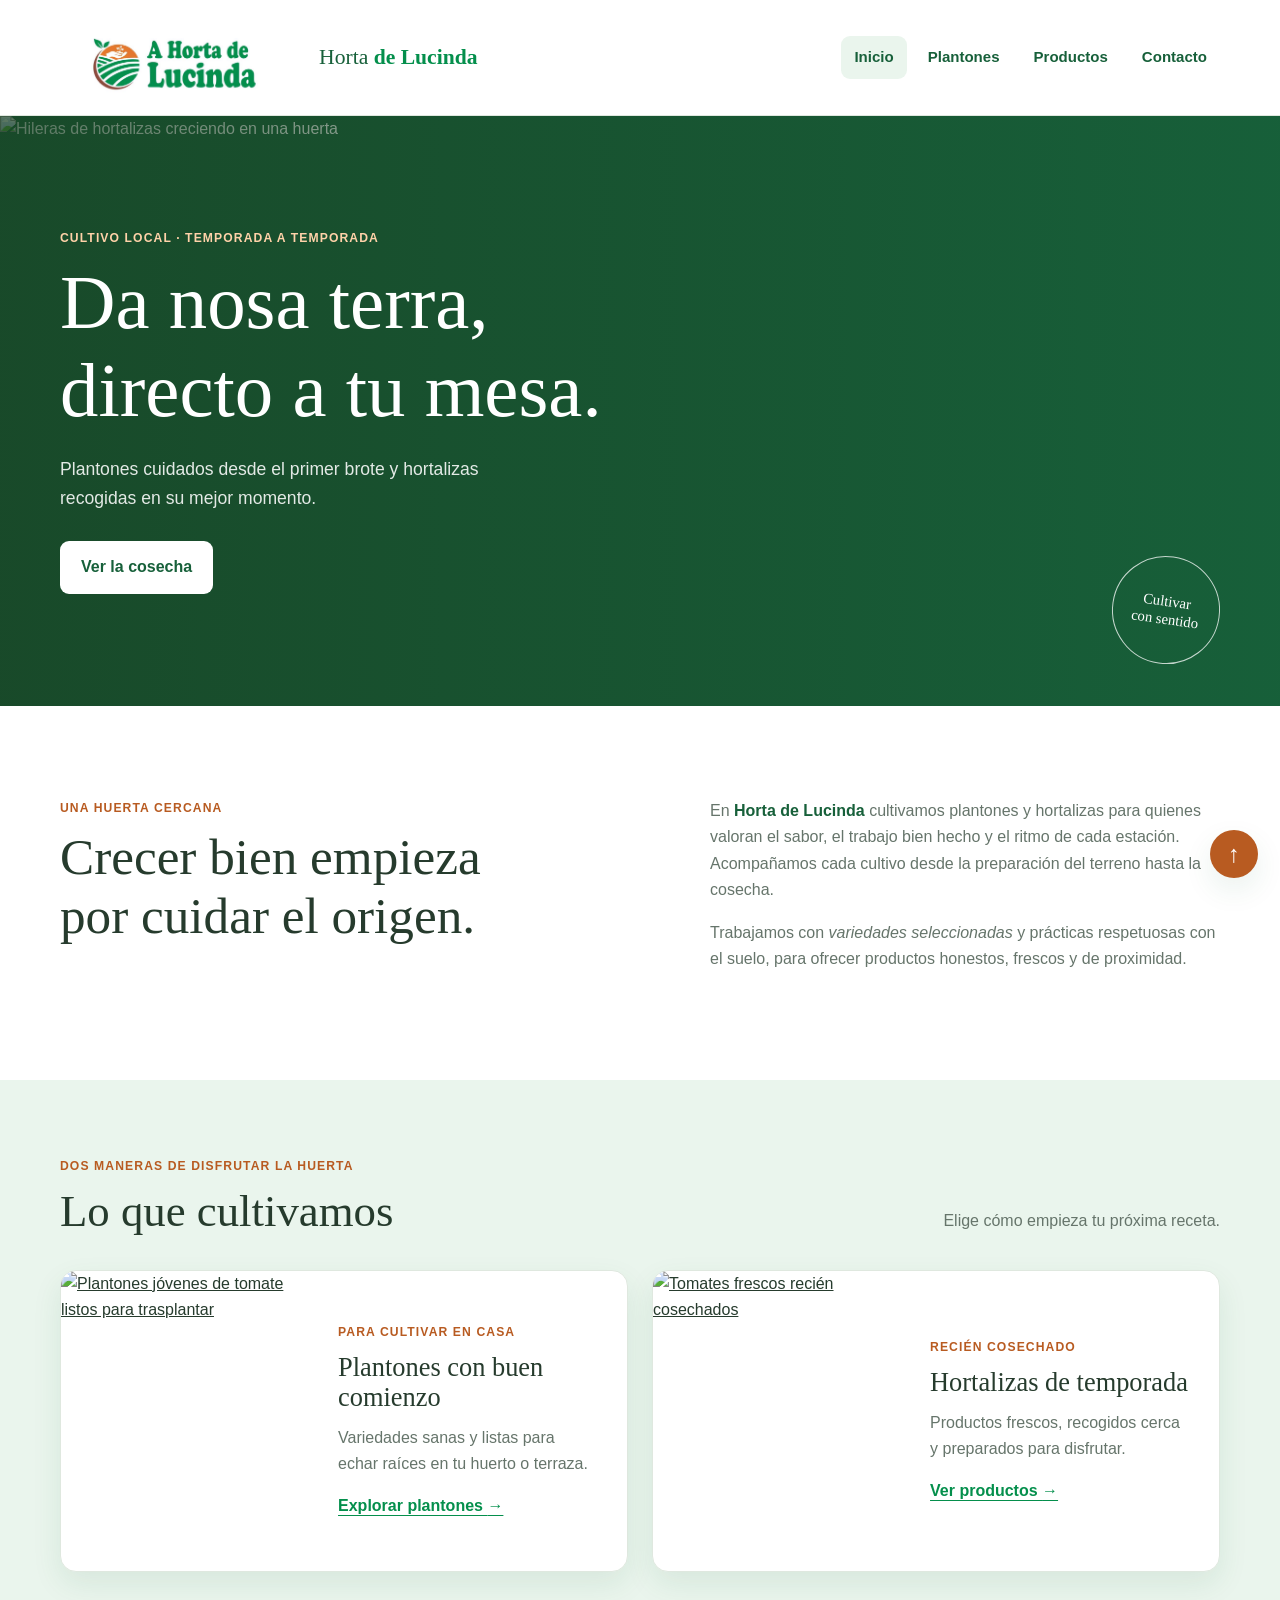
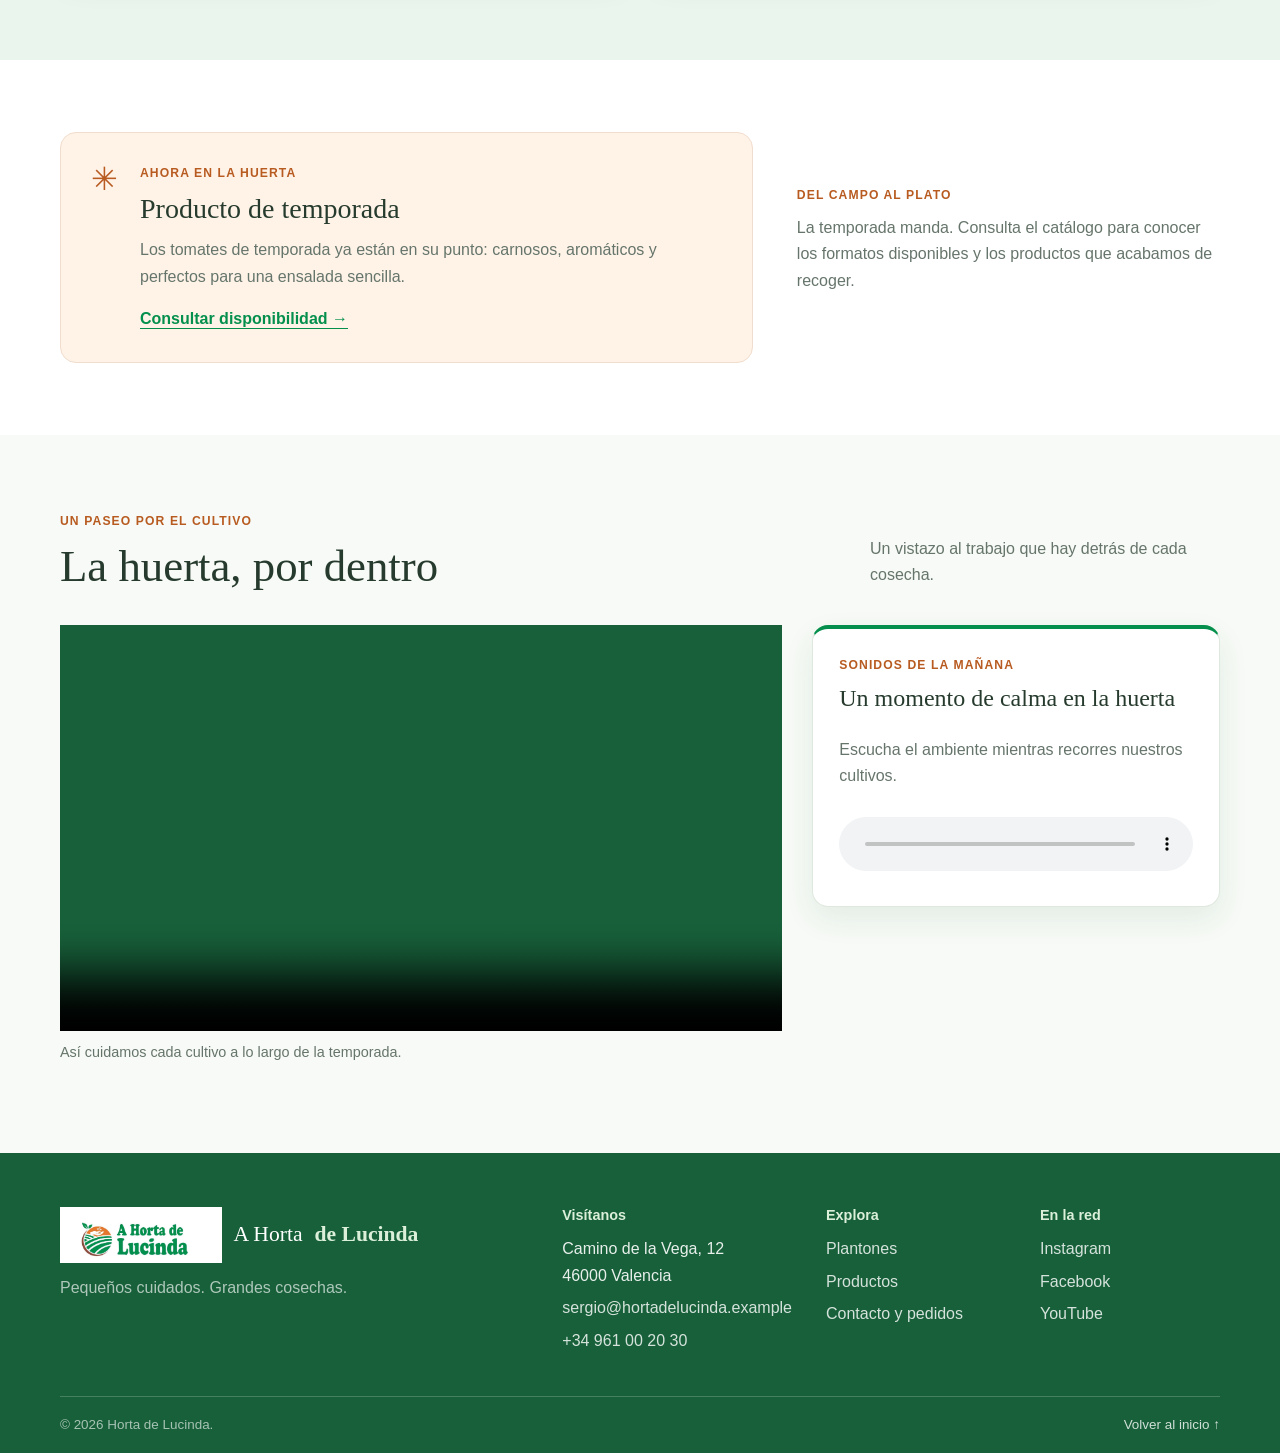
==== index.html @ 7f8b1b0c "Primer commit - web A Horta de Lucinda" ====
<!DOCTYPE html>
<html lang="es">
<head>
  <meta charset="UTF-8">
  <meta name="viewport" content="width=device-width, initial-scale=1.0">
  <meta name="description" content="Plantones fuertes y hortalizas de temporada cultivados con cuidado en Horta de Lucinda.">
  <title>Horta de Lucinda</title>
  <link rel="stylesheet" href="css/estilos.css">
</head>
<body id="inicio">
  <header class="site-header">
    <a class="brand" href="index.html" aria-label="Horta de Lucinda, página de inicio">
      <img src="img/logo.png" alt="">
      <span>Horta <strong>de Lucinda</strong></span>
    </a>
    <nav class="main-nav" aria-label="Navegación principal">
      <a href="index.html" aria-current="page">Inicio</a>
      <a href="plantones.html">Plantones</a>
      <a href="productos.html">Productos</a>
      <a href="contacto.html">Contacto</a>
    </nav>
  </header>

  <main>
    <!-- Presentación de la empresa y acceso rápido al catálogo. -->
    <section class="hero" aria-labelledby="hero-title">
      <img class="hero-image" src="img/portada.jpg" alt="Hileras de hortalizas creciendo en una huerta">
      <div class="hero-shade"></div>
      <div class="hero-copy">
        <p class="eyebrow">Cultivo local · temporada a temporada</p>
        <h1 id="hero-title">Da nosa terra,<br>directo a tu mesa.</h1>
        <p>Plantones cuidados desde el primer brote y hortalizas recogidas en su mejor momento.</p>
        <a class="button button-light" href="productos.html">Ver la cosecha</a>
      </div>
      <span class="hero-stamp" aria-hidden="true">Cultivar<br>con sentido</span>
    </section>

    <section class="intro section-wrap" aria-labelledby="intro-title">
      <div class="intro-copy">
        <p class="eyebrow">Una huerta cercana</p>
        <h2 id="intro-title">Crecer bien empieza<br>por cuidar el origen.</h2>
      </div>
      <div class="intro-text">
        <p>En <strong>Horta de Lucinda</strong> cultivamos plantones y hortalizas para quienes valoran el sabor, el trabajo bien hecho y el ritmo de cada estación. Acompañamos cada cultivo desde la preparación del terreno hasta la cosecha.</p>
        <p>Trabajamos con <em>variedades seleccionadas</em> y prácticas respetuosas con el suelo, para ofrecer productos honestos, frescos y de proximidad.</p>
      </div>
    </section>

    <section class="offer-section" aria-labelledby="offer-title">
      <div class="section-wrap">
        <div class="section-heading">
          <div>
            <p class="eyebrow">Dos maneras de disfrutar la huerta</p>
            <h2 id="offer-title">Lo que cultivamos</h2>
          </div>
          <p>Elige cómo empieza tu próxima receta.</p>
        </div>
        <div class="feature-grid">
          <article class="feature-card">
            <a class="feature-image-link" href="plantones.html" aria-label="Descubre nuestros plantones">
              <img src="img/plantones/tomate.jpg" alt="Plantones jóvenes de tomate listos para trasplantar">
            </a>
            <div class="feature-card-copy">
              <p class="eyebrow">Para cultivar en casa</p>
              <h3>Plantones con buen comienzo</h3>
              <p>Variedades sanas y listas para echar raíces en tu huerto o terraza.</p>
              <a class="text-link" href="plantones.html">Explorar plantones <span aria-hidden="true">→</span></a>
            </div>
          </article>
          <article class="feature-card">
            <a class="feature-image-link" href="productos.html" aria-label="Descubre nuestras hortalizas">
              <img src="img/productos/tomate.jpg" alt="Tomates frescos recién cosechados">
            </a>
            <div class="feature-card-copy">
              <p class="eyebrow">Recién cosechado</p>
              <h3>Hortalizas de temporada</h3>
              <p>Productos frescos, recogidos cerca y preparados para disfrutar.</p>
              <a class="text-link" href="productos.html">Ver productos <span aria-hidden="true">→</span></a>
            </div>
          </article>
        </div>
      </div>
    </section>

    <div class="season-row section-wrap">
      <aside class="season-note" aria-labelledby="season-title">
        <span class="season-mark" aria-hidden="true">✳</span>
        <div>
          <p class="eyebrow">Ahora en la huerta</p>
          <h2 id="season-title">Producto de temporada</h2>
          <p>Los tomates de temporada ya están en su punto: carnosos, aromáticos y perfectos para una ensalada sencilla.</p>
          <a class="text-link" href="productos.html">Consultar disponibilidad <span aria-hidden="true">→</span></a>
        </div>
      </aside>
      <div class="season-detail">
        <p class="eyebrow">Del campo al plato</p>
        <p>La temporada manda. Consulta el catálogo para conocer los formatos disponibles y los productos que acabamos de recoger.</p>
      </div>
    </div>

    <!-- Los controles nativos permiten reproducir los recursos sin JavaScript. -->
    <section class="media-section" aria-labelledby="media-title">
      <div class="section-wrap">
        <div class="section-heading">
          <div>
            <p class="eyebrow">Un paseo por el cultivo</p>
            <h2 id="media-title">La huerta, por dentro</h2>
          </div>
          <p>Un vistazo al trabajo que hay detrás de cada cosecha.</p>
        </div>
        <div class="media-grid">
          <figure class="video-frame">
            <video controls preload="metadata" poster="img/portada.jpg">
              <source src="video/huerta.mp4" type="video/mp4">
              Tu navegador no puede reproducir este vídeo. Puedes visitar nuestra sección de <a href="plantones.html">plantones</a>.
            </video>
            <figcaption>Así cuidamos cada cultivo a lo largo de la temporada.</figcaption>
          </figure>
          <div class="audio-panel">
            <p class="eyebrow">Sonidos de la mañana</p>
            <h3>Un momento de calma en la huerta</h3>
            <p>Escucha el ambiente mientras recorres nuestros cultivos.</p>
            <audio controls preload="metadata">
              <source src="audio/huerta.mp3" type="audio/mpeg">
              Tu navegador no puede reproducir este audio.
            </audio>
          </div>
        </div>
      </div>
    </section>
  </main>

  <footer class="site-footer">
    <div class="footer-main section-wrap">
      <div class="footer-brand">
        <a class="brand brand-footer" href="index.html"><img src="img/logo.png" alt="">A Horta <strong>de Lucinda</strong></a>
        <p>Pequeños cuidados. Grandes cosechas.</p>
      </div>
      <div class="footer-column">
        <h2>Visítanos</h2>
        <address>Camino de la Vega, 12<br>46000 Valencia</address>
        <a href="sergio@hortadelucinda.example">sergio@hortadelucinda.example</a>
        <a href="tel:+34961002030">+34 961 00 20 30</a>
      </div>
      <div class="footer-column">
        <h2>Explora</h2>
        <a href="plantones.html">Plantones</a>
        <a href="productos.html">Productos</a>
        <a href="contacto.html">Contacto y pedidos</a>
      </div>
      <div class="footer-column">
        <h2>En la red</h2>
        <a href="https://www.instagram.com/" target="_blank" rel="noopener noreferrer">Instagram</a>
        <a href="https://www.facebook.com/" target="_blank" rel="noopener noreferrer">Facebook</a>
        <a href="https://www.youtube.com/" target="_blank" rel="noopener noreferrer">YouTube</a>
      </div>
    </div>
    <div class="footer-bottom section-wrap">
      <p>© 2026 Horta de Lucinda.</p>
      <a href="#inicio">Volver al inicio ↑</a>
    </div>
  </footer>

  <a class="back-to-top" href="#inicio" aria-label="Volver al inicio de la página" title="Volver arriba">↑</a>
</body>
</html>
---- css/estilos.css ----
/* ===== VARIABLES Y ESTILOS GENERALES ===== */
:root {
  color-scheme: light;
  --ink: #263b2d;
  --muted: #66756b;
  --green: #048f4c;
  --green-dark: #17603a;
  --green-pale: #eaf5ed;
  --green-soft: #f7faf6;
  --orange: #b85b21;
  --orange-pale: #fff3e8;
  --orange-line: #f1ddcd;
  --paper: #ffffff;
  --white: #ffffff;
  --line: #dfe8df;
  --shadow: 0 12px 30px rgba(23, 96, 58, 0.09);
  --radius-card: 16px;
  --radius-control: 9px;
  --content-width: 1160px;
}

* { box-sizing: border-box; }
html { scroll-behavior: smooth; }
body {
  margin: 0;
  background: var(--paper);
  color: var(--ink);
  font-family: "Trebuchet MS", "Segoe UI", sans-serif;
  font-size: 16px;
  line-height: 1.65;
}
img, video { display: block; max-width: 100%; }
img { object-fit: cover; }
a { color: inherit; }
a:focus-visible, button:focus-visible, input:focus-visible, select:focus-visible, textarea:focus-visible, .table-scroll:focus-visible {
  outline: 3px solid var(--orange);
  outline-offset: 3px;
}
h1, h2, h3, p { margin-top: 0; }
h1, h2, h3 { line-height: 1.15; }
h1, h2 { font-family: Georgia, "Times New Roman", serif; font-weight: 500; }
.section-wrap { width: min(var(--content-width), calc(100% - 48px)); margin-inline: auto; }
.eyebrow, .card-kicker {
  margin-bottom: 10px;
  color: var(--orange);
  font-size: 0.76rem;
  font-weight: 800;
  letter-spacing: 0.09em;
  text-transform: uppercase;
}
.button {
  display: inline-flex;
  min-height: 48px;
  align-items: center;
  justify-content: center;
  gap: 10px;
  padding: 12px 20px;
  border: 1px solid transparent;
  border-radius: var(--radius-control);
  font: inherit;
  font-weight: 700;
  text-decoration: none;
  cursor: pointer;
  transition: background-color 180ms ease, color 180ms ease, transform 180ms ease;
}
.button:hover { transform: translateY(-2px); }
.button-light { background: var(--white); color: var(--green-dark); }
.button-light:hover { background: var(--green-pale); }
.button-primary { background: var(--green-dark); color: var(--white); }
.button-primary:hover { background: #104d2e; }
.button-secondary { border-color: var(--line); background: transparent; color: var(--ink); }
.button-secondary:hover { background: var(--green-pale); }
.text-link { color: var(--green); font-weight: 800; text-decoration-thickness: 1px; text-underline-offset: 4px; }
.text-link:hover { color: var(--orange); }

/* ===== CABECERA Y NAVEGACIÓN ===== */
.site-header {
  position: relative;
  z-index: 2;
  display: flex;
  min-height: 116px;
  align-items: center;
  justify-content: space-between;
  gap: 24px;
  padding: 12px max(24px, calc((100% - var(--content-width)) / 2));
  background: var(--white);
  border-bottom: 1px solid var(--line);
}
.brand { display: inline-flex; align-items: center; gap: 11px; color: var(--green-dark); font-family: Georgia, "Times New Roman", serif; font-size: 1.35rem; text-decoration: none; white-space: nowrap; }
.brand img { width: auto; height: 86px; max-width: 300px; border-radius: 0; object-fit: contain; }
.brand strong { color: var(--green); font-weight: 600; }
.main-nav { display: flex; flex-wrap: wrap; align-items: center; justify-content: flex-end; gap: 8px; }
.main-nav a { padding: 9px 13px; border-radius: var(--radius-control); color: var(--green-dark); font-size: 0.94rem; font-weight: 700; text-decoration: none; transition: background-color 180ms ease, color 180ms ease; }
.main-nav a:hover { background: var(--orange-pale); color: var(--orange); }
.main-nav a[aria-current="page"] { background: var(--green-pale); color: var(--green-dark); }

/* ===== INICIO ===== */
.hero { position: relative; display: flex; min-height: 590px; align-items: center; overflow: hidden; background: var(--green-dark); color: var(--white); }
.hero-image, .hero-shade { position: absolute; inset: 0; width: 100%; height: 100%; }
.hero-image { object-position: center 55%; }
.hero-shade { background: linear-gradient(90deg, rgba(25, 65, 35, 0.72), rgba(25, 65, 35, 0.32) 58%, rgba(25, 65, 35, 0.02)); }
.hero-copy { position: relative; z-index: 1; width: min(var(--content-width), calc(100% - 48px)); margin: 0 auto; padding: 70px 0; }
.hero-copy .eyebrow { color: #ffd2a9; }
.hero-copy h1 { max-width: 720px; margin-bottom: 20px; font-size: clamp(3rem, 6vw, 5.7rem); }
.hero-copy > p:not(.eyebrow) { max-width: 490px; margin-bottom: 28px; color: rgba(255, 255, 255, 0.88); font-size: 1.1rem; }
.hero-stamp { position: absolute; right: max(32px, calc((100% - var(--content-width)) / 2)); bottom: 42px; display: grid; width: 108px; height: 108px; place-content: center; border: 1px solid rgba(255, 255, 255, 0.75); border-radius: 50%; color: var(--white); font-family: Georgia, "Times New Roman", serif; font-size: 0.92rem; line-height: 1.25; text-align: center; transform: rotate(8deg); }
.intro { display: flex; align-items: flex-start; justify-content: space-between; gap: 64px; padding-block: 92px; }
.intro-copy { flex: 1 1 48%; }
.intro h2, .section-heading h2, .care-layout h2, .contact-aside h2, .form-panel h2 { margin-bottom: 0; font-size: clamp(2.1rem, 4vw, 3.2rem); }
.intro-text { flex: 1 1 44%; max-width: 510px; color: var(--muted); }
.intro-text strong { color: var(--green-dark); }
.offer-section { padding-block: 76px 88px; background: var(--green-pale); }
.section-heading { display: flex; align-items: end; justify-content: space-between; gap: 30px; margin-bottom: 32px; }
.section-heading > p { max-width: 350px; margin-bottom: 4px; color: var(--muted); }
.section-heading h2 { margin: 0; font-size: clamp(2rem, 4vw, 2.8rem); }
.feature-grid { display: flex; flex-wrap: wrap; gap: 24px; }
.feature-card { display: flex; flex: 1 1 420px; min-width: 0; overflow: hidden; border: 1px solid var(--line); border-radius: var(--radius-card); background: var(--white); box-shadow: var(--shadow); transition: transform 180ms ease, box-shadow 180ms ease; }
.feature-card:hover { transform: translateY(-3px); box-shadow: 0 16px 34px rgba(23, 96, 58, 0.12); }
.feature-image-link { flex: 0 0 44%; min-height: 300px; overflow: hidden; }
.feature-image-link img { width: 100%; height: 100%; transition: transform 350ms ease; }
.feature-image-link:hover img { transform: scale(1.04); }
.feature-card-copy { align-self: center; padding: 28px; }
.feature-card-copy h3 { margin-bottom: 12px; font-family: Georgia, "Times New Roman", serif; font-size: 1.65rem; font-weight: 500; }
.feature-card-copy > p:not(.eyebrow) { color: var(--muted); }
.season-row { display: flex; align-items: stretch; gap: 44px; padding-block: 72px; }
.season-note { position: relative; display: flex; flex: 1 1 62%; gap: 22px; padding: 30px; border: 1px solid var(--orange-line); border-radius: var(--radius-card); background: var(--orange-pale); }
.season-note h2 { margin-bottom: 12px; font-size: 1.75rem; }
.season-note p:not(.eyebrow) { color: var(--muted); }
.season-mark { color: var(--orange); font-size: 2rem; line-height: 1; }
.season-detail { align-self: center; flex: 1 1 38%; color: var(--muted); }
.media-section { padding-block: 76px 88px; background: var(--green-soft); }
.media-grid { display: flex; align-items: start; gap: 30px; }
.video-frame { flex: 1 1 64%; margin: 0; }
.video-frame video { width: 100%; aspect-ratio: 16 / 9; background: var(--green-dark); }
.video-frame figcaption { padding-top: 10px; color: var(--muted); font-size: 0.9rem; }
.audio-panel { flex: 1 1 36%; padding: 26px; border: 1px solid var(--line); border-top: 4px solid var(--green); border-radius: var(--radius-card); background: var(--white); box-shadow: var(--shadow); }
.audio-panel h3 { font-family: Georgia, "Times New Roman", serif; font-size: 1.5rem; font-weight: 500; }
.audio-panel > p:not(.eyebrow) { color: var(--muted); }
.audio-panel audio { width: 100%; margin-top: 12px; }
.back-to-top { position: fixed; z-index: 5; right: 22px; bottom: 22px; display: grid; width: 48px; height: 48px; place-items: center; border-radius: 50%; background: var(--orange); color: var(--white); font-size: 1.5rem; line-height: 1; text-decoration: none; box-shadow: var(--shadow); transition: background-color 180ms ease, transform 180ms ease; }
.back-to-top:hover { transform: translateY(-3px); background: var(--green); }

/* ===== CABECERAS INTERIORES ===== */
.page-banner { position: relative; overflow: hidden; background: var(--green-pale); }
.page-banner::after { position: absolute; top: -90px; right: 8%; width: 310px; height: 310px; border: 1px solid rgba(4, 143, 76, 0.2); border-radius: 50%; content: ""; }
.page-banner-inner { position: relative; z-index: 1; padding-block: 72px 82px; }
.page-banner h1 { margin-bottom: 18px; color: var(--green-dark); font-size: clamp(2.9rem, 6vw, 5rem); }
.page-banner-inner > p:last-child { max-width: 520px; margin-bottom: 0; color: var(--muted); font-size: 1.08rem; }
.page-banner-products, .page-banner-contact { background: var(--green-pale); }

/* ===== PLANTONES Y PRODUCTOS ===== */
.catalog-section { padding-block: 76px 88px; }
.card-grid { display: flex; flex-wrap: wrap; align-items: stretch; gap: 22px; }
.catalog-card { flex: 1 1 calc(25% - 22px); min-width: 220px; overflow: hidden; border: 1px solid var(--line); border-radius: var(--radius-card); background: var(--white); box-shadow: 0 5px 18px rgba(23, 96, 58, 0.05); transition: transform 180ms ease, box-shadow 180ms ease; }
.catalog-card:hover { transform: translateY(-4px); box-shadow: var(--shadow); }
.catalog-card > img { width: 100%; height: 205px; background: var(--green-pale); }
.catalog-card-body { padding: 20px; }
.catalog-card-body .card-kicker { min-height: 1.3em; margin-bottom: 7px; font-size: 0.68rem; }
.catalog-card-body h3 { margin-bottom: 9px; font-family: Georgia, "Times New Roman", serif; font-size: 1.55rem; font-weight: 500; }
.catalog-card-body > p:not(.card-kicker):not(.card-meta) { min-height: 4.8em; margin-bottom: 14px; color: var(--muted); font-size: 0.93rem; }
.card-meta { display: flex; align-items: baseline; justify-content: space-between; gap: 12px; margin-bottom: 0; padding-top: 12px; border-top: 1px solid var(--line); }
.card-meta strong { color: var(--green-dark); font-size: 1.12rem; }
.card-meta span { color: var(--muted); font-size: 0.85rem; }
.care-section { padding-block: 72px; background: var(--green-pale); }
.care-layout { display: flex; align-items: flex-start; gap: 64px; }
.care-layout > div:first-child { flex: 0 1 34%; }
.care-layout > div:first-child > p:last-child { color: var(--muted); }
.care-lists { display: flex; flex: 1 1 66%; gap: 36px; }
.care-list-block { flex: 1 1 50%; }
.care-list-block h3 { font-family: Georgia, "Times New Roman", serif; font-size: 1.35rem; font-weight: 500; }
.care-list-block ul, .care-list-block ol { padding-left: 22px; color: #506157; }
.care-list-block li { margin-bottom: 9px; padding-left: 3px; }
.care-list-block li::marker { color: var(--orange); font-weight: 700; }
.care-list-block ol ul { margin-top: 8px; }

/* ===== TABLA DE PRODUCTOS ===== */
.table-section { padding-block: 72px 84px; background: var(--green-soft); }
.table-scroll { overflow-x: auto; border: 1px solid var(--line); border-radius: 12px; background: var(--white); box-shadow: var(--shadow); }
table { width: 100%; min-width: 760px; border-collapse: collapse; text-align: left; }
caption { padding: 16px 18px; color: var(--green-dark); font-family: Georgia, "Times New Roman", serif; font-size: 1.2rem; text-align: left; }
thead { background: var(--green); color: var(--white); }
th, td { padding: 14px 16px; border: 1px solid var(--line); }
thead th { border-color: rgba(255, 255, 255, 0.2); font-size: 0.87rem; }
tbody th { color: var(--green-dark); }
tbody tr { transition: background-color 150ms ease; }
tbody tr:hover { background: var(--green-pale); }
tbody th[scope="rowgroup"] { min-width: 150px; background: var(--green-soft); vertical-align: middle; }
tfoot td { background: var(--green-soft); color: var(--muted); font-size: 0.9rem; }
.availability { display: inline-block; padding: 4px 9px; border-radius: 999px; background: var(--green-pale); color: var(--green-dark); font-size: 0.82rem; font-weight: 700; white-space: nowrap; }
.availability-limited { background: var(--orange-pale); color: var(--orange); }
.table-note { margin: 20px 0 0; color: var(--muted); }

/* ===== FORMULARIO DE CONTACTO ===== */
.contact-section { display: flex; align-items: flex-start; gap: 64px; padding-block: 76px 90px; }
.contact-aside { position: relative; flex: 0 0 30%; padding: 28px 0; }
.contact-aside h2 { margin-bottom: 18px; font-size: 2.25rem; }
.contact-aside > p:not(.eyebrow) { color: var(--muted); }
.contact-aside address { margin-block: 26px 18px; font-style: normal; line-height: 1.8; }
.contact-aside address strong { color: var(--green-dark); }
.contact-aside a { color: var(--green); text-decoration-thickness: 1px; text-underline-offset: 3px; }
.contact-hours { padding-left: 14px; border-left: 3px solid var(--orange); }
.form-panel { flex: 1 1 70%; padding: 34px; border: 1px solid var(--line); border-radius: var(--radius-card); background: var(--white); box-shadow: var(--shadow); }
.form-panel h2 { margin-bottom: 10px; font-size: 2.25rem; }
.form-notice { max-width: 700px; margin-bottom: 28px; color: var(--muted); font-size: 0.92rem; }
.form-grid { display: flex; flex-wrap: wrap; gap: 18px 16px; }
.form-field { display: flex; flex: 1 1 calc(50% - 16px); min-width: 220px; flex-direction: column; gap: 7px; margin-bottom: 17px; }
.form-field label, .choice-group legend { color: var(--ink); font-size: 0.92rem; font-weight: 800; }
.form-field label span, .required-note { color: var(--orange); }
.form-field input, .form-field select, .form-field textarea { width: 100%; min-height: 46px; padding: 10px 12px; border: 1px solid #cbdaca; border-radius: var(--radius-control); background: var(--white); color: var(--ink); font: inherit; transition: border-color 160ms ease, box-shadow 160ms ease; }
.form-field textarea { min-height: 130px; resize: vertical; }
.form-field input:hover, .form-field select:hover, .form-field textarea:hover { border-color: var(--green); }
.form-field input:focus, .form-field select:focus, .form-field textarea:focus { border-color: var(--green); outline: none; box-shadow: 0 0 0 3px rgba(4, 143, 76, 0.16); }
.choice-group { display: flex; flex-wrap: wrap; gap: 12px 20px; margin: 5px 0 22px; padding: 16px 0; border: 0; border-top: 1px solid var(--line); }
.choice-group legend { padding: 0 10px 0 0; }
.choice { display: inline-flex; align-items: center; gap: 8px; cursor: pointer; }
.choice input { width: 17px; height: 17px; accent-color: var(--green); }
.required-note { margin: 0 0 14px; font-size: 0.84rem; }
.form-actions { display: flex; flex-wrap: wrap; gap: 12px; }

/* ===== PIE DE PÁGINA ===== */
.site-footer { background: var(--green-dark); color: rgba(255, 255, 255, 0.9); }
.footer-main { display: flex; flex-wrap: wrap; justify-content: space-between; gap: 34px; padding-block: 54px 42px; }
.footer-brand { flex: 1 1 210px; }
.brand-footer { display: flex; width: fit-content; max-width: 100%; flex-wrap: wrap; align-items: center; gap: 12px; margin-bottom: 12px; color: var(--white); font-size: 1.35rem; white-space: normal; }
.brand-footer img { width: auto; height: 56px; max-width: 180px; border-radius: 0; object-fit: contain; }
.brand-footer strong { color: #dcefd9; }
.footer-brand p { color: rgba(255, 255, 255, 0.65); }
.footer-column { display: flex; flex: 0 1 180px; flex-direction: column; gap: 6px; }
.footer-column h2 { margin-bottom: 7px; color: #dcefd9; font-family: inherit; font-size: 0.9rem; font-weight: 800; }
.footer-column address { font-style: normal; }
.footer-column a { width: fit-content; color: rgba(255, 255, 255, 0.82); text-decoration: none; }
.footer-column a:hover, .footer-bottom a:hover { color: #ffd2a9; }
.footer-bottom { display: flex; flex-wrap: wrap; justify-content: space-between; gap: 14px; padding-block: 17px; border-top: 1px solid rgba(255, 255, 255, 0.2); color: rgba(255, 255, 255, 0.62); font-size: 0.84rem; }
.footer-bottom p { margin: 0; }
.footer-bottom a { color: rgba(255, 255, 255, 0.8); text-decoration: none; }

/* ===== RESPONSIVE ===== */
@media (max-width: 900px) {
  .site-header { align-items: flex-start; flex-direction: column; gap: 8px; padding-block: 14px; }
  .main-nav { justify-content: flex-start; }
  .intro, .care-layout, .contact-section { gap: 36px; }
  .care-lists { flex-direction: column; gap: 18px; }
  .catalog-card { flex-basis: calc(33.333% - 22px); }
  .contact-section { flex-direction: column; }
  .contact-aside { width: 100%; padding-block: 0; }
  .form-panel { width: 100%; }
}
@media (max-width: 650px) {
  .section-wrap { width: min(100% - 36px, var(--content-width)); }
  .site-header { padding-inline: 18px; }
  .brand { max-width: 100%; flex-wrap: wrap; white-space: normal; }
  .brand img { height: 64px; max-width: min(210px, 58vw); }
  .main-nav { width: 100%; gap: 2px; }
  .main-nav a { padding: 8px 10px; font-size: 0.88rem; }
  .hero { min-height: 530px; }
  .hero-copy { width: calc(100% - 36px); padding-block: 60px; }
  .hero-copy h1 { font-size: clamp(2.75rem, 12vw, 4.2rem); }
  .hero-stamp { right: 22px; bottom: 22px; width: 80px; height: 80px; font-size: 0.72rem; }
  .intro { flex-direction: column; gap: 22px; padding-block: 64px; }
  .section-heading { align-items: flex-start; flex-direction: column; gap: 12px; }
  .offer-section, .media-section, .catalog-section { padding-block: 58px; }
  .feature-card { flex-direction: column; }
  .feature-image-link { flex-basis: auto; height: 230px; min-height: 0; }
  .feature-card-copy { padding: 23px; }
  .season-row { flex-direction: column; gap: 22px; padding-block: 52px; }
  .season-note { padding: 22px; }
  .media-grid { flex-direction: column; }
  .video-frame, .audio-panel { width: 100%; }
  .page-banner-inner { padding-block: 56px 62px; }
  .page-banner::after { right: -180px; }
  .catalog-card { flex-basis: calc(50% - 22px); min-width: 0; }
  .catalog-card > img { height: 170px; }
  .catalog-card-body { padding: 15px; }
  .catalog-card-body > p:not(.card-kicker):not(.card-meta) { min-height: 0; }
  .care-layout { flex-direction: column; }
  .care-lists { width: 100%; }
  .table-section { padding-block: 58px; }
  .contact-section { padding-block: 56px 66px; }
  .form-panel { padding: 23px 18px; }
  .form-grid { gap: 0; }
  .form-field { flex-basis: 100%; min-width: 0; }
  .choice-group { gap: 12px; }
  .form-actions { align-items: stretch; flex-direction: column; }
  .footer-main { gap: 28px; padding-block: 42px 30px; }
  .footer-brand { flex-basis: 100%; }
  .brand-footer { gap: 8px; font-size: 0.95rem; }
  .brand-footer img { height: 48px; max-width: min(150px, 44vw); }
  .footer-column { flex: 1 1 40%; }
  .footer-bottom { align-items: flex-start; flex-direction: column; }
  .back-to-top { right: 14px; bottom: 14px; width: 44px; height: 44px; }
}
@media (max-width: 390px) {
  .catalog-card { flex-basis: 100%; }
  .catalog-card > img { height: 210px; }
  .main-nav a { padding-inline: 8px; font-size: 0.82rem; }
}
@media (prefers-reduced-motion: reduce) {
  html { scroll-behavior: auto; }
  *, *::before, *::after { scroll-behavior: auto !important; transition-duration: 0.01ms !important; }
}
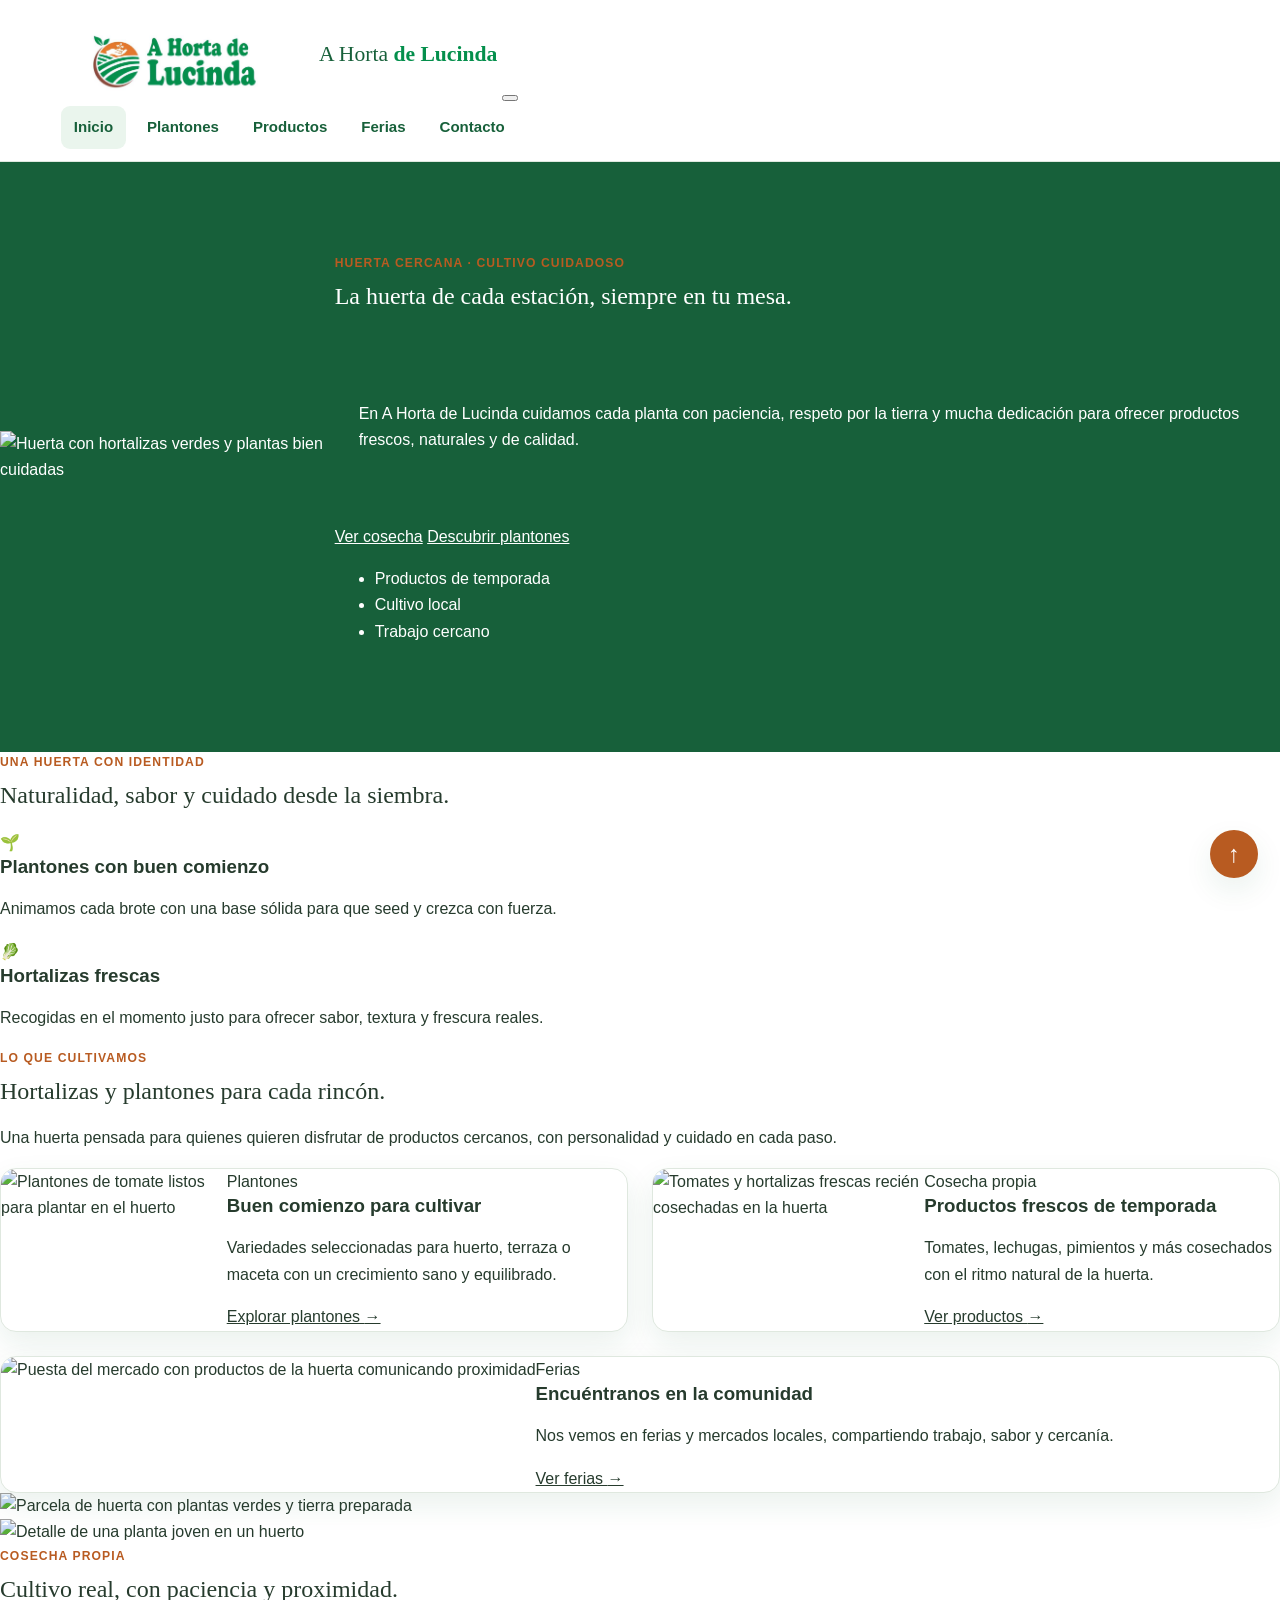
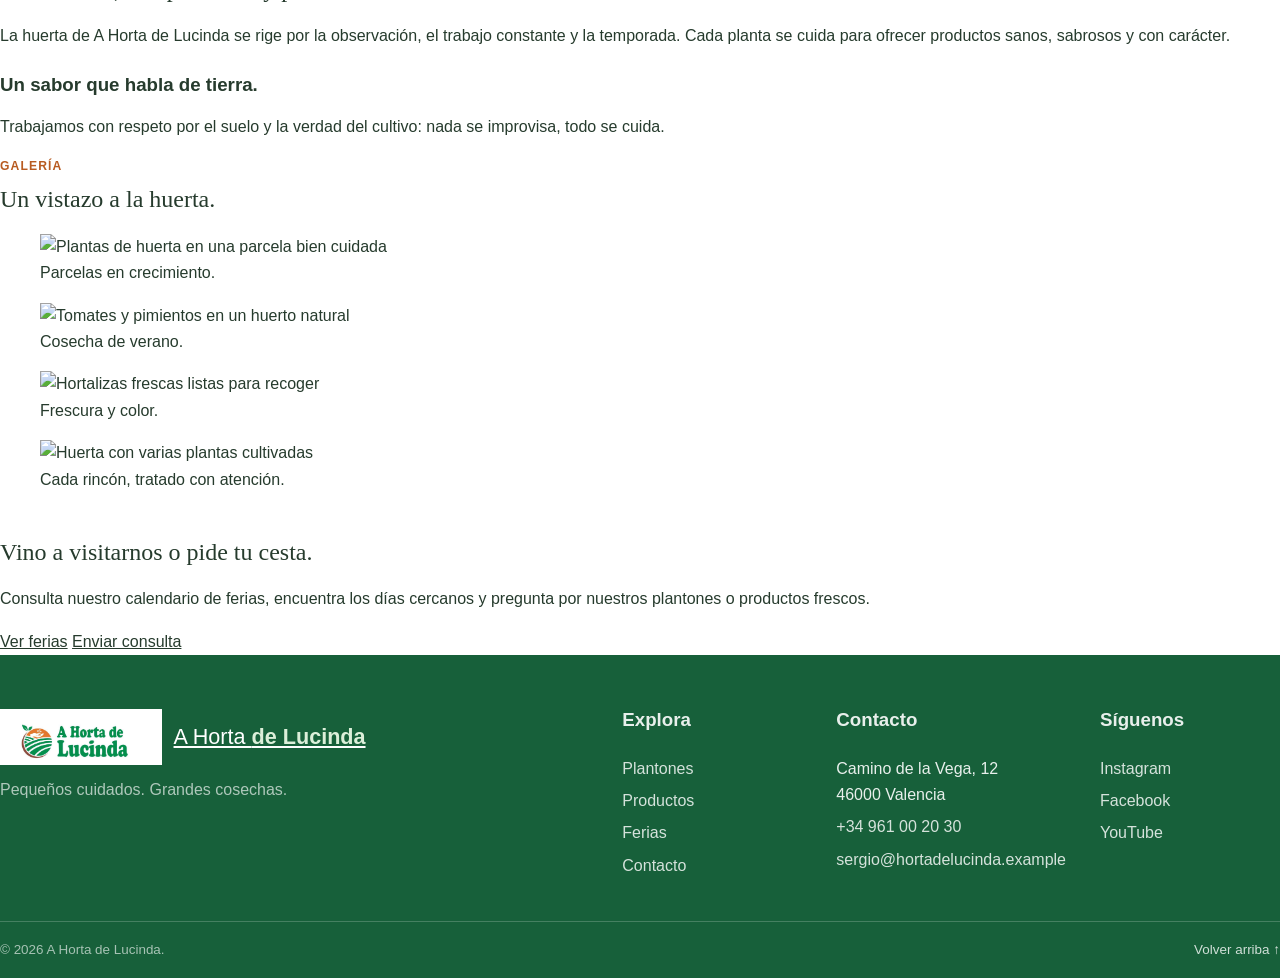
==== commit 90569e6a: "v1.1 - Actualización de la web" ====
--- a/index.html
+++ b/index.html
@@ -3,164 +3,243 @@
 <head>
   <meta charset="UTF-8">
   <meta name="viewport" content="width=device-width, initial-scale=1.0">
-  <meta name="description" content="Plantones fuertes y hortalizas de temporada cultivados con cuidado en Horta de Lucinda.">
-  <title>Horta de Lucinda</title>
+  <meta name="description" content="A Horta de Lucinda cultiva plantones y hortalizas frescas de temporada con un enfoque cercano, natural y de calidad.">
+  <meta name="theme-color" content="#1c4837">
+  <title>A Horta de Lucinda | Huerta cercana y productos frescos</title>
   <link rel="stylesheet" href="css/estilos.css">
+  <script src="js/main.js" defer></script>
 </head>
 <body id="inicio">
   <header class="site-header">
-    <a class="brand" href="index.html" aria-label="Horta de Lucinda, página de inicio">
-      <img src="img/logo.png" alt="">
-      <span>Horta <strong>de Lucinda</strong></span>
-    </a>
-    <nav class="main-nav" aria-label="Navegación principal">
-      <a href="index.html" aria-current="page">Inicio</a>
-      <a href="plantones.html">Plantones</a>
-      <a href="productos.html">Productos</a>
-      <a href="contacto.html">Contacto</a>
-    </nav>
-  </header>
-
-  <main>
-    <!-- Presentación de la empresa y acceso rápido al catálogo. -->
-    <section class="hero" aria-labelledby="hero-title">
-      <img class="hero-image" src="img/portada.jpg" alt="Hileras de hortalizas creciendo en una huerta">
-      <div class="hero-shade"></div>
-      <div class="hero-copy">
-        <p class="eyebrow">Cultivo local · temporada a temporada</p>
-        <h1 id="hero-title">Da nosa terra,<br>directo a tu mesa.</h1>
-        <p>Plantones cuidados desde el primer brote y hortalizas recogidas en su mejor momento.</p>
-        <a class="button button-light" href="productos.html">Ver la cosecha</a>
-      </div>
-      <span class="hero-stamp" aria-hidden="true">Cultivar<br>con sentido</span>
-    </section>
-
-    <section class="intro section-wrap" aria-labelledby="intro-title">
-      <div class="intro-copy">
-        <p class="eyebrow">Una huerta cercana</p>
-        <h2 id="intro-title">Crecer bien empieza<br>por cuidar el origen.</h2>
-      </div>
-      <div class="intro-text">
-        <p>En <strong>Horta de Lucinda</strong> cultivamos plantones y hortalizas para quienes valoran el sabor, el trabajo bien hecho y el ritmo de cada estación. Acompañamos cada cultivo desde la preparación del terreno hasta la cosecha.</p>
-        <p>Trabajamos con <em>variedades seleccionadas</em> y prácticas respetuosas con el suelo, para ofrecer productos honestos, frescos y de proximidad.</p>
-      </div>
-    </section>
-
-    <section class="offer-section" aria-labelledby="offer-title">
-      <div class="section-wrap">
-        <div class="section-heading">
-          <div>
-            <p class="eyebrow">Dos maneras de disfrutar la huerta</p>
-            <h2 id="offer-title">Lo que cultivamos</h2>
-          </div>
-          <p>Elige cómo empieza tu próxima receta.</p>
-        </div>
-        <div class="feature-grid">
-          <article class="feature-card">
-            <a class="feature-image-link" href="plantones.html" aria-label="Descubre nuestros plantones">
-              <img src="img/plantones/tomate.jpg" alt="Plantones jóvenes de tomate listos para trasplantar">
-            </a>
-            <div class="feature-card-copy">
-              <p class="eyebrow">Para cultivar en casa</p>
-              <h3>Plantones con buen comienzo</h3>
-              <p>Variedades sanas y listas para echar raíces en tu huerto o terraza.</p>
-              <a class="text-link" href="plantones.html">Explorar plantones <span aria-hidden="true">→</span></a>
-            </div>
-          </article>
-          <article class="feature-card">
-            <a class="feature-image-link" href="productos.html" aria-label="Descubre nuestras hortalizas">
-              <img src="img/productos/tomate.jpg" alt="Tomates frescos recién cosechados">
-            </a>
-            <div class="feature-card-copy">
-              <p class="eyebrow">Recién cosechado</p>
-              <h3>Hortalizas de temporada</h3>
-              <p>Productos frescos, recogidos cerca y preparados para disfrutar.</p>
-              <a class="text-link" href="productos.html">Ver productos <span aria-hidden="true">→</span></a>
-            </div>
-          </article>
-        </div>
-      </div>
-    </section>
-
-    <div class="season-row section-wrap">
-      <aside class="season-note" aria-labelledby="season-title">
-        <span class="season-mark" aria-hidden="true">✳</span>
-        <div>
-          <p class="eyebrow">Ahora en la huerta</p>
-          <h2 id="season-title">Producto de temporada</h2>
-          <p>Los tomates de temporada ya están en su punto: carnosos, aromáticos y perfectos para una ensalada sencilla.</p>
-          <a class="text-link" href="productos.html">Consultar disponibilidad <span aria-hidden="true">→</span></a>
-        </div>
-      </aside>
-      <div class="season-detail">
-        <p class="eyebrow">Del campo al plato</p>
-        <p>La temporada manda. Consulta el catálogo para conocer los formatos disponibles y los productos que acabamos de recoger.</p>
-      </div>
-    </div>
-
-    <!-- Los controles nativos permiten reproducir los recursos sin JavaScript. -->
-    <section class="media-section" aria-labelledby="media-title">
-      <div class="section-wrap">
-        <div class="section-heading">
-          <div>
-            <p class="eyebrow">Un paseo por el cultivo</p>
-            <h2 id="media-title">La huerta, por dentro</h2>
-          </div>
-          <p>Un vistazo al trabajo que hay detrás de cada cosecha.</p>
-        </div>
-        <div class="media-grid">
-          <figure class="video-frame">
-            <video controls preload="metadata" poster="img/portada.jpg">
-              <source src="video/huerta.mp4" type="video/mp4">
-              Tu navegador no puede reproducir este vídeo. Puedes visitar nuestra sección de <a href="plantones.html">plantones</a>.
-            </video>
-            <figcaption>Así cuidamos cada cultivo a lo largo de la temporada.</figcaption>
-          </figure>
-          <div class="audio-panel">
-            <p class="eyebrow">Sonidos de la mañana</p>
-            <h3>Un momento de calma en la huerta</h3>
-            <p>Escucha el ambiente mientras recorres nuestros cultivos.</p>
-            <audio controls preload="metadata">
-              <source src="audio/huerta.mp3" type="audio/mpeg">
-              Tu navegador no puede reproducir este audio.
-            </audio>
-          </div>
-        </div>
-      </div>
-    </section>
-  </main>
-
-  <footer class="site-footer">
-    <div class="footer-main section-wrap">
-      <div class="footer-brand">
-        <a class="brand brand-footer" href="index.html"><img src="img/logo.png" alt="">A Horta <strong>de Lucinda</strong></a>
-        <p>Pequeños cuidados. Grandes cosechas.</p>
-      </div>
-      <div class="footer-column">
-        <h2>Visítanos</h2>
-        <address>Camino de la Vega, 12<br>46000 Valencia</address>
-        <a href="sergio@hortadelucinda.example">sergio@hortadelucinda.example</a>
-        <a href="tel:+34961002030">+34 961 00 20 30</a>
-      </div>
-      <div class="footer-column">
-        <h2>Explora</h2>
+    <div class="container nav-shell">
+      <a class="brand" href="index.html" aria-label="Ir a la página principal de A Horta de Lucinda">
+        <img src="img/logo.png" alt="Logo de A Horta de Lucinda">
+        <span>A Horta <strong>de Lucinda</strong></span>
+      </a>
+
+      <button class="nav-toggle" type="button" aria-label="Abrir menú" aria-expanded="false">
+        <span class="nav-toggle-line" aria-hidden="true"></span>
+      </button>
+
+      <nav class="main-nav" aria-label="Navegación principal">
+        <a href="index.html" aria-current="page">Inicio</a>
         <a href="plantones.html">Plantones</a>
         <a href="productos.html">Productos</a>
-        <a href="contacto.html">Contacto y pedidos</a>
-      </div>
+        <a href="ferias.html">Ferias</a>
+        <a href="contacto.html">Contacto</a>
+      </nav>
+    </div>
+  </header>
+
+  <main>
+    <section class="hero" aria-labelledby="hero-title">
+      <div class="hero-media">
+        <img src="https://images.unsplash.com/photo-1466692476868-aef1dfb1e735?auto=format&fit=crop&w=1400&q=80" alt="Huerta con hortalizas verdes y plantas bien cuidadas">
+      </div>
+      <div class="hero-overlay" aria-hidden="true"></div>
+      <div class="container hero-inner">
+        <div class="hero-content reveal">
+          <p class="eyebrow">Huerta cercana · cultivo cuidadoso</p>
+          <h1 id="hero-title">La huerta de cada estación, siempre en tu mesa.</h1>
+          <p class="hero-copy">En A Horta de Lucinda cuidamos cada planta con paciencia, respeto por la tierra y mucha dedicación para ofrecer productos frescos, naturales y de calidad.</p>
+          <div class="hero-actions">
+            <a class="btn btn-light" href="productos.html">Ver cosecha</a>
+            <a class="btn btn-secondary" href="plantones.html">Descubrir plantones</a>
+          </div>
+          <ul class="hero-points" aria-label="Puntos clave de la huerta">
+            <li>Productos de temporada</li>
+            <li>Cultivo local</li>
+            <li>Trabajo cercano</li>
+          </ul>
+        </div>
+      </div>
+    </section>
+
+    <section class="section" aria-labelledby="intro-title">
+      <div class="container intro-grid">
+        <div class="intro-copy reveal">
+          <p class="eyebrow">Una huerta con identidad</p>
+          <h2 id="intro-title">Naturalidad, sabor y cuidado desde la siembra.</h2>
+        </div>
+        <div class="info-stack reveal">
+          <div class="info-card">
+            <span class="icon-badge" aria-hidden="true">🌱</span>
+            <div>
+              <h3>Plantones con buen comienzo</h3>
+              <p>Animamos cada brote con una base sólida para que seed y crezca con fuerza.</p>
+            </div>
+          </div>
+          <div class="info-card">
+            <span class="icon-badge" aria-hidden="true">🥬</span>
+            <div>
+              <h3>Hortalizas frescas</h3>
+              <p>Recogidas en el momento justo para ofrecer sabor, textura y frescura reales.</p>
+            </div>
+          </div>
+        </div>
+      </div>
+    </section>
+
+    <section class="section section-soft" aria-labelledby="offer-title">
+      <div class="container">
+        <div class="section-head reveal">
+          <div>
+            <p class="eyebrow">Lo que cultivamos</p>
+            <h2 id="offer-title">Hortalizas y plantones para cada rincón.</h2>
+          </div>
+          <p>Una huerta pensada para quienes quieren disfrutar de productos cercanos, con personalidad y cuidado en cada paso.</p>
+        </div>
+
+        <div class="feature-grid">
+          <article class="feature-card reveal">
+            <div class="feature-image">
+              <img src="https://images.unsplash.com/photo-1592841200221-7d1f57eafaa2?auto=format&fit=crop&w=1000&q=80" alt="Plantones de tomate listos para plantar en el huerto">
+            </div>
+            <div class="feature-body">
+              <span class="tag">Plantones</span>
+              <h3>Buen comienzo para cultivar</h3>
+              <p>Variedades seleccionadas para huerto, terraza o maceta con un crecimiento sano y equilibrado.</p>
+              <a class="link-text" href="plantones.html">Explorar plantones <span aria-hidden="true">→</span></a>
+            </div>
+          </article>
+
+          <article class="feature-card reveal">
+            <div class="feature-image">
+              <img src="https://images.unsplash.com/photo-1542838132-92c53300491e?auto=format&fit=crop&w=1000&q=80" alt="Tomates y hortalizas frescas recién cosechadas en la huerta">
+            </div>
+            <div class="feature-body">
+              <span class="tag">Cosecha propia</span>
+              <h3>Productos frescos de temporada</h3>
+              <p>Tomates, lechugas, pimientos y más cosechados con el ritmo natural de la huerta.</p>
+              <a class="link-text" href="productos.html">Ver productos <span aria-hidden="true">→</span></a>
+            </div>
+          </article>
+
+          <article class="feature-card reveal">
+            <div class="feature-image">
+              <img src="https://images.unsplash.com/photo-1501004318641-b39e6451bec6?auto=format&fit=crop&w=1000&q=80" alt="Puesta del mercado con productos de la huerta comunicando proximidad">
+            </div>
+            <div class="feature-body">
+              <span class="tag orange">Ferias</span>
+              <h3>Encuéntranos en la comunidad</h3>
+              <p>Nos vemos en ferias y mercados locales, compartiendo trabajo, sabor y cercanía.</p>
+              <a class="link-text" href="ferias.html">Ver ferias <span aria-hidden="true">→</span></a>
+            </div>
+          </article>
+        </div>
+      </div>
+    </section>
+
+    <section class="section" aria-labelledby="grow-title">
+      <div class="container split-grid">
+        <div class="image-stack reveal">
+          <div class="showcase-photo">
+            <img src="https://images.unsplash.com/photo-1464226184884-fa52ac9fc4a6?auto=format&fit=crop&w=1200&q=80" alt="Parcela de huerta con plantas verdes y tierra preparada">
+          </div>
+          <div class="showcase-photo small">
+            <img src="https://images.unsplash.com/photo-1502741338009-cac2772e18bc?auto=format&fit=crop&w=900&q=80" alt="Detalle de una planta joven en un huerto">
+          </div>
+        </div>
+
+        <div class="aside-content reveal">
+          <p class="eyebrow">Cosecha propia</p>
+          <h2 id="grow-title">Cultivo real, con paciencia y proximidad.</h2>
+          <p>La huerta de A Horta de Lucinda se rige por la observación, el trabajo constante y la temporada. Cada planta se cuida para ofrecer productos sanos, sabrosos y con carácter.</p>
+          <div class="callout" style="margin-top: 1.5rem;">
+            <h3>Un sabor que habla de tierra.</h3>
+            <p>Trabajamos con respeto por el suelo y la verdad del cultivo: nada se improvisa, todo se cuida.</p>
+          </div>
+        </div>
+      </div>
+    </section>
+
+    <section class="section section-sand galery-section" aria-labelledby="gallery-title">
+      <div class="container">
+        <div class="section-head reveal">
+          <div>
+            <p class="eyebrow">Galería</p>
+            <h2 id="gallery-title">Un vistazo a la huerta.</h2>
+          </div>
+        </div>
+
+        <div class="gallery-grid reveal">
+          <figure class="gallery-card tall">
+            <img src="https://images.unsplash.com/photo-1464226184884-fa52ac9fc4a6?auto=format&fit=crop&w=900&q=80" alt="Plantas de huerta en una parcela bien cuidada" loading="lazy">
+            <figcaption class="gallery-caption">Parcelas en crecimiento.</figcaption>
+          </figure>
+
+          <figure class="gallery-card medium">
+            <img src="https://images.unsplash.com/photo-1518843875459-f738682238a6?auto=format&fit=crop&w=900&q=80" alt="Tomates y pimientos en un huerto natural" loading="lazy">
+            <figcaption class="gallery-caption">Cosecha de verano.</figcaption>
+          </figure>
+
+          <figure class="gallery-card medium">
+            <img src="https://images.unsplash.com/photo-1471193945509-9ad0617afabf?auto=format&fit=crop&w=900&q=80" alt="Hortalizas frescas listas para recoger" loading="lazy">
+            <figcaption class="gallery-caption">Frescura y color.</figcaption>
+          </figure>
+
+          <figure class="gallery-card wide">
+            <img src="https://images.unsplash.com/photo-1466692476868-aef1dfb1e735?auto=format&fit=crop&w=1200&q=80" alt="Huerta con varias plantas cultivadas" loading="lazy">
+            <figcaption class="gallery-caption">Cada rincón, tratado con atención.</figcaption>
+          </figure>
+        </div>
+      </div>
+    </section>
+
+    <section class="section" aria-labelledby="visit-title">
+      <div class="container">
+        <div class="cta-banner reveal">
+          <p class="eyebrow" style="color: rgba(255,255,255,0.75);">Ferias y contacto</p>
+          <h2 id="visit-title">Vino a visitarnos o pide tu cesta.</h2>
+          <p>Consulta nuestro calendario de ferias, encuentra los días cercanos y pregunta por nuestros plantones o productos frescos.</p>
+          <div class="cta-row">
+            <a class="btn btn-light" href="ferias.html">Ver ferias</a>
+            <a class="btn btn-secondary" href="contacto.html">Enviar consulta</a>
+          </div>
+        </div>
+      </div>
+    </section>
+  </main>
+
+  <footer class="site-footer" id="footer">
+    <div class="container footer-main">
+      <div class="footer-brand">
+        <a class="brand-footer" href="index.html" aria-label="Volver a la página de inicio">
+          <img src="img/logo.png" alt="Logo de A Horta de Lucinda">
+          <span>A Horta <strong>de Lucinda</strong></span>
+        </a>
+        <p>Pequeños cuidados. Grandes cosechas.</p>
+      </div>
+
       <div class="footer-column">
-        <h2>En la red</h2>
+        <h3>Explora</h3>
+        <a href="plantones.html">Plantones</a>
+        <a href="productos.html">Productos</a>
+        <a href="ferias.html">Ferias</a>
+        <a href="contacto.html">Contacto</a>
+      </div>
+
+      <div class="footer-column">
+        <h3>Contacto</h3>
+        <address>Camino de la Vega, 12<br>46000 Valencia</address>
+        <a href="tel:+34961002030">+34 961 00 20 30</a>
+        <a href="mailto:sergio@hortadelucinda.example">sergio@hortadelucinda.example</a>
+      </div>
+
+      <div class="footer-column">
+        <h3>Síguenos</h3>
         <a href="https://www.instagram.com/" target="_blank" rel="noopener noreferrer">Instagram</a>
         <a href="https://www.facebook.com/" target="_blank" rel="noopener noreferrer">Facebook</a>
         <a href="https://www.youtube.com/" target="_blank" rel="noopener noreferrer">YouTube</a>
       </div>
     </div>
-    <div class="footer-bottom section-wrap">
-      <p>© 2026 Horta de Lucinda.</p>
-      <a href="#inicio">Volver al inicio ↑</a>
+
+    <div class="container footer-bottom">
+      <p>© <span data-current-year></span> A Horta de Lucinda.</p>
+      <a href="#inicio">Volver arriba ↑</a>
     </div>
   </footer>
 
-  <a class="back-to-top" href="#inicio" aria-label="Volver al inicio de la página" title="Volver arriba">↑</a>
+  <a class="back-to-top" href="#inicio" aria-label="Volver al inicio de la página">↑</a>
 </body>
 </html>
--- a/css/estilos.css
+++ b/css/estilos.css
@@ -188,6 +188,7 @@
 tfoot td { background: var(--green-soft); color: var(--muted); font-size: 0.9rem; }
 .availability { display: inline-block; padding: 4px 9px; border-radius: 999px; background: var(--green-pale); color: var(--green-dark); font-size: 0.82rem; font-weight: 700; white-space: nowrap; }
 .availability-limited { background: var(--orange-pale); color: var(--orange); }
+.market-map-link { color: var(--green-dark); font-weight: 700; text-underline-offset: 3px; }
 .table-note { margin: 20px 0 0; color: var(--muted); }
 
 /* ===== FORMULARIO DE CONTACTO ===== */
